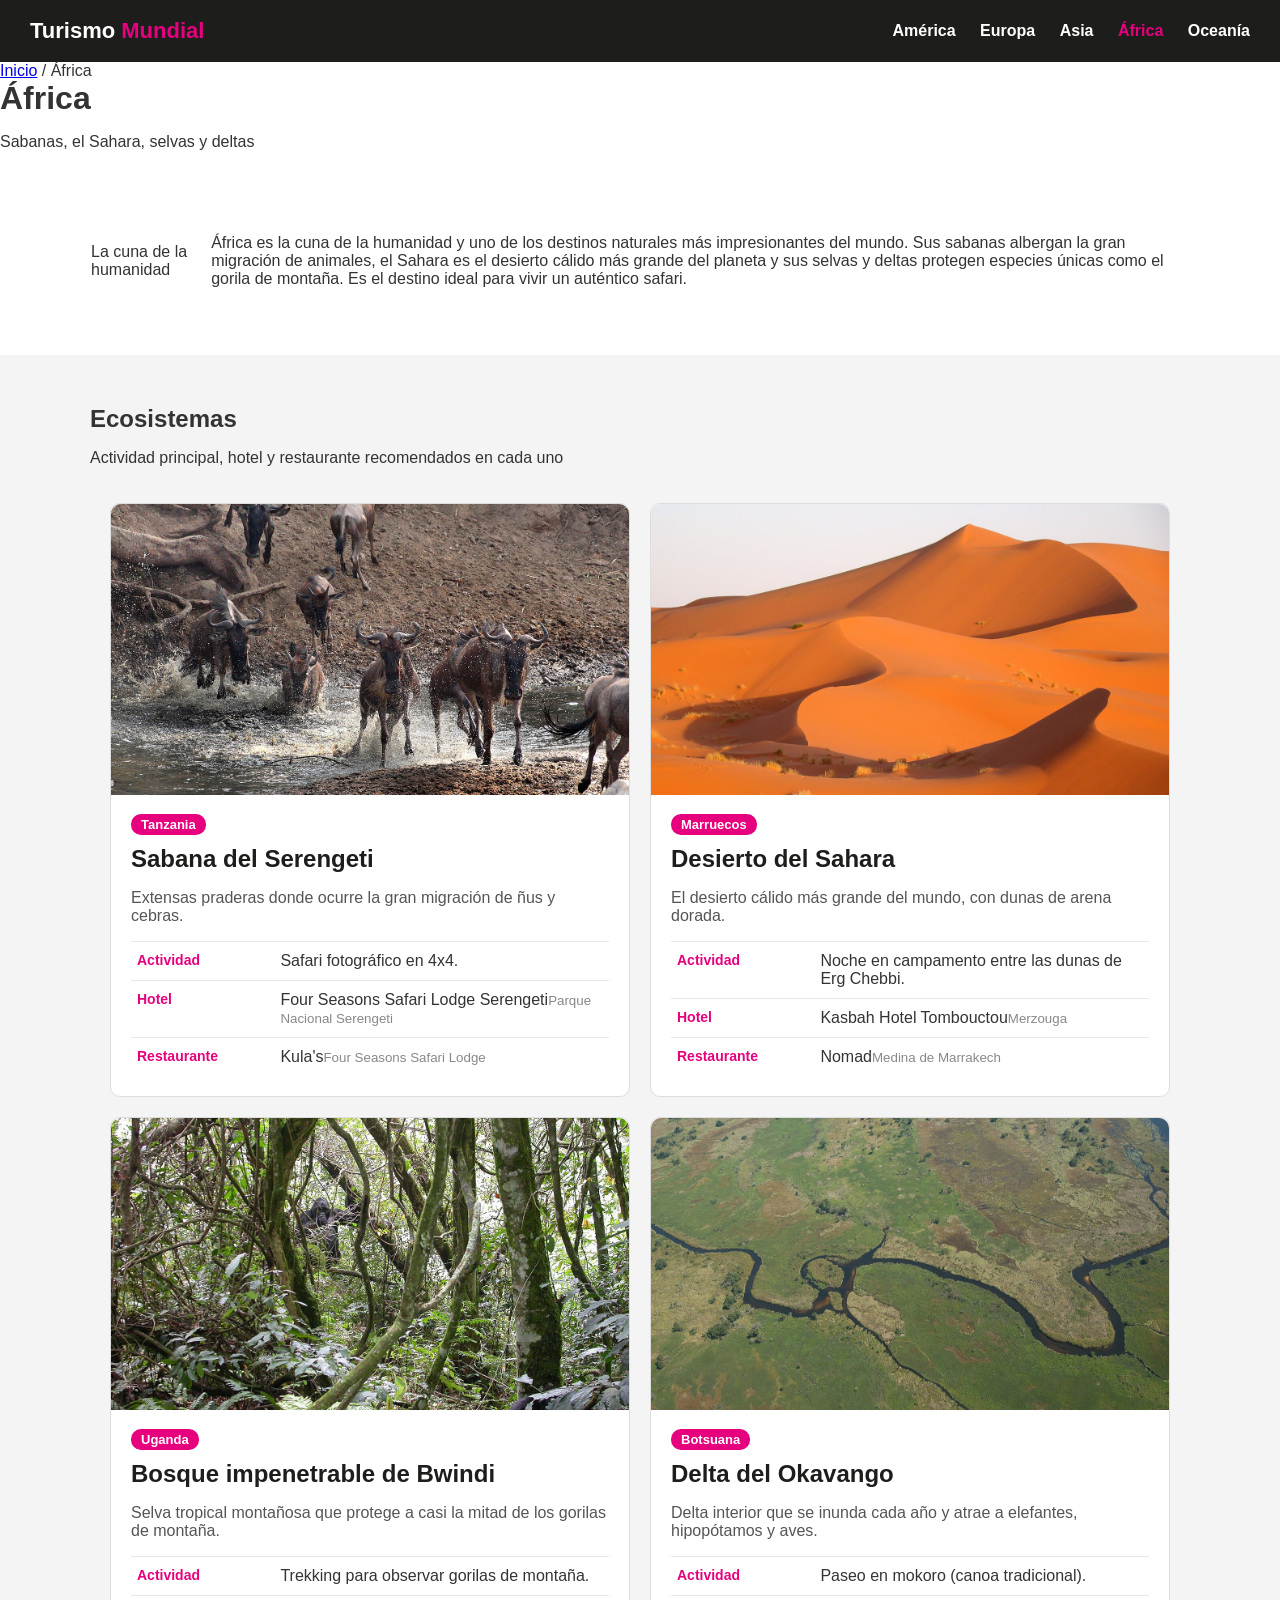
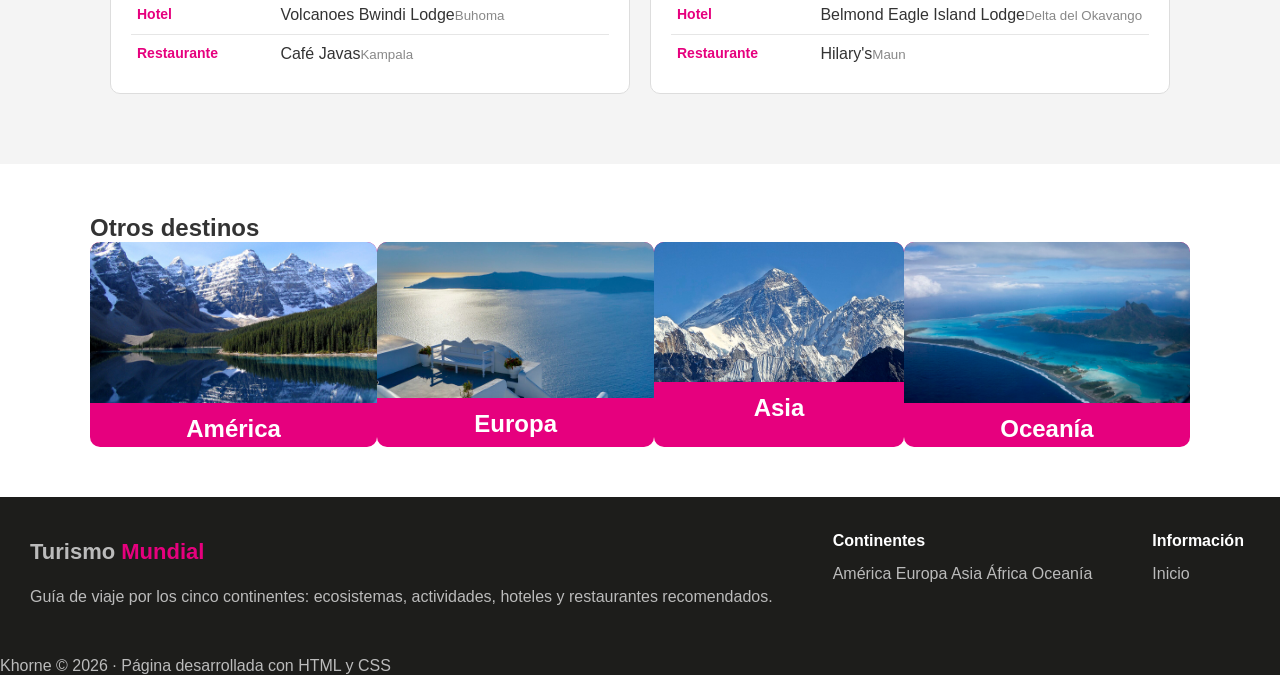
==== africa.html @ fc664b94 "Página de Turismo Mundial: inicio y 5 continentes Co-Authored-By: Claude Opus 5.5 <noreply@anthropic" ====
<!DOCTYPE html>
<html lang="es">
<head>
    <meta charset="UTF-8">
    <meta name="viewport" content="width=device-width, initial-scale=1.0">
    <title>África - Turismo Mundial</title>
    <link rel="preconnect" href="https://fonts.googleapis.com">
    <link rel="preconnect" href="https://fonts.gstatic.com" crossorigin>
    <link href="https://fonts.googleapis.com/css2?family=Montserrat:wght@600;700;800&family=Open+Sans:wght@400;600;700&display=swap" rel="stylesheet">
    <link rel="stylesheet" href="estilos.css">
</head>
<body>

    <table class="menu">
        <tr>
            <td><a href="index.html" class="logo">Turismo <span>Mundial</span></a></td>
            <td class="enlaces">
                <a href="america.html">América</a>
                <a href="europa.html">Europa</a>
                <a href="asia.html">Asia</a>
                <a href="africa.html" class="activo">África</a>
                <a href="oceania.html">Oceanía</a>
            </td>
        </tr>
    </table>

    <header class="hero hero-chico hero-africa">
        <div class="capa"></div>
        <div class="texto-hero">
            <div class="migas"><a href="index.html">Inicio</a> / África</div>
            <h1>África</h1>
            <p>Sabanas, el Sahara, selvas y deltas</p>
        </div>
    </header>

    <section class="seccion">
        <table class="intro">
            <tr>
                <td class="etiqueta-grande">La cuna de la <span>humanidad</span></td>
                <td><p>África es la cuna de la humanidad y uno de los destinos naturales más impresionantes del mundo. Sus sabanas albergan la gran migración de animales, el Sahara es el desierto cálido más grande del planeta y sus selvas y deltas protegen especies únicas como el gorila de montaña. Es el destino ideal para vivir un auténtico safari.</p></td>
            </tr>
        </table>
    </section>

    <section class="fondo-gris">
        <div class="seccion">
            <div class="titulo-seccion">
                <h2>Ecosistemas</h2>
                <p>Actividad principal, hotel y restaurante recomendados en cada uno</p>
            </div>
            <table class="ecosistemas">
            <tr>
                <td class="ecosistema">
                    <img src="img/serengeti.jpg" alt="Sabana del Serengeti, Tanzania">
                    <div class="cuerpo">
                        <span class="pais">Tanzania</span>
                        <h3>Sabana del Serengeti</h3>
                        <p>Extensas praderas donde ocurre la gran migración de ñus y cebras.</p>
                        <table class="recomendaciones">
                            <tr>
                                <th>Actividad</th>
                                <td>Safari fotográfico en 4x4.</td>
                            </tr>
                            <tr>
                                <th>Hotel</th>
                                <td>Four Seasons Safari Lodge Serengeti<small>Parque Nacional Serengeti</small></td>
                            </tr>
                            <tr>
                                <th>Restaurante</th>
                                <td>Kula's<small>Four Seasons Safari Lodge</small></td>
                            </tr>
                        </table>
                    </div>
                </td>
                <td class="ecosistema">
                    <img src="img/sahara.jpg" alt="Desierto del Sahara, Marruecos">
                    <div class="cuerpo">
                        <span class="pais">Marruecos</span>
                        <h3>Desierto del Sahara</h3>
                        <p>El desierto cálido más grande del mundo, con dunas de arena dorada.</p>
                        <table class="recomendaciones">
                            <tr>
                                <th>Actividad</th>
                                <td>Noche en campamento entre las dunas de Erg Chebbi.</td>
                            </tr>
                            <tr>
                                <th>Hotel</th>
                                <td>Kasbah Hotel Tombouctou<small>Merzouga</small></td>
                            </tr>
                            <tr>
                                <th>Restaurante</th>
                                <td>Nomad<small>Medina de Marrakech</small></td>
                            </tr>
                        </table>
                    </div>
                </td>
            </tr>
            <tr>
                <td class="ecosistema">
                    <img src="img/bwindi.jpg" alt="Bosque impenetrable de Bwindi, Uganda">
                    <div class="cuerpo">
                        <span class="pais">Uganda</span>
                        <h3>Bosque impenetrable de Bwindi</h3>
                        <p>Selva tropical montañosa que protege a casi la mitad de los gorilas de montaña.</p>
                        <table class="recomendaciones">
                            <tr>
                                <th>Actividad</th>
                                <td>Trekking para observar gorilas de montaña.</td>
                            </tr>
                            <tr>
                                <th>Hotel</th>
                                <td>Volcanoes Bwindi Lodge<small>Buhoma</small></td>
                            </tr>
                            <tr>
                                <th>Restaurante</th>
                                <td>Café Javas<small>Kampala</small></td>
                            </tr>
                        </table>
                    </div>
                </td>
                <td class="ecosistema">
                    <img src="img/okavango.jpg" alt="Delta del Okavango, Botsuana">
                    <div class="cuerpo">
                        <span class="pais">Botsuana</span>
                        <h3>Delta del Okavango</h3>
                        <p>Delta interior que se inunda cada año y atrae a elefantes, hipopótamos y aves.</p>
                        <table class="recomendaciones">
                            <tr>
                                <th>Actividad</th>
                                <td>Paseo en mokoro (canoa tradicional).</td>
                            </tr>
                            <tr>
                                <th>Hotel</th>
                                <td>Belmond Eagle Island Lodge<small>Delta del Okavango</small></td>
                            </tr>
                            <tr>
                                <th>Restaurante</th>
                                <td>Hilary's<small>Maun</small></td>
                            </tr>
                        </table>
                    </div>
                </td>
            </tr>
            </table>
        </div>
    </section>

    <section class="seccion">
        <div class="titulo-seccion">
            <h2>Otros destinos</h2>
        </div>
        <table class="mosaico">
            <tr>
                <td class="tarjeta tarjeta-chica">
                    <a href="america.html">
                        <img src="img/rocosas.jpg" alt="Lago Moraine en las Montañas Rocosas de Canadá">
                        <div class="pie-tarjeta">
                            <h3>América</h3>
                        </div>
                    </a>
                </td>
                <td class="tarjeta tarjeta-chica">
                    <a href="europa.html">
                        <img src="img/santorini.jpg" alt="Casas blancas de Oia en Santorini, Grecia">
                        <div class="pie-tarjeta">
                            <h3>Europa</h3>
                        </div>
                    </a>
                </td>
                <td class="tarjeta tarjeta-chica">
                    <a href="asia.html">
                        <img src="img/himalaya.jpg" alt="Monte Everest visto desde Gokyo Ri, Nepal">
                        <div class="pie-tarjeta">
                            <h3>Asia</h3>
                        </div>
                    </a>
                </td>
                <td class="tarjeta tarjeta-chica">
                    <a href="oceania.html">
                        <img src="img/borabora.jpg" alt="Laguna turquesa de Bora Bora">
                        <div class="pie-tarjeta">
                            <h3>Oceanía</h3>
                        </div>
                    </a>
                </td>
            </tr>
        </table>
    </section>

    <footer class="pie">
        <table class="pie-tabla">
            <tr>
                <td>
                    <a href="index.html" class="logo">Turismo <span>Mundial</span></a>
                    <p>Guía de viaje por los cinco continentes: ecosistemas, actividades, hoteles y restaurantes recomendados.</p>
                </td>
                <td>
                    <h3>Continentes</h3>
                    <a href="america.html">América</a>
                    <a href="europa.html">Europa</a>
                    <a href="asia.html">Asia</a>
                    <a href="africa.html">África</a>
                    <a href="oceania.html">Oceanía</a>
                </td>
                <td>
                    <h3>Información</h3>
                    <a href="index.html">Inicio</a>
                </td>
            </tr>
        </table>
        <div class="pie-final">Khorne &copy; 2026 · Página desarrollada con HTML y CSS</div>
    </footer>

</body>
</html>
---- estilos.css ----
/* ===== Estilos generales ===== */
body {
    margin: 0;
    font-family: Arial, Helvetica, sans-serif;
    color: #333333;
    background-color: #ffffff;
}

h1, h2, h3 {
    margin: 0;
}

table {
    border-collapse: collapse;
}

img {
    display: block;
}

/* ===== Menú ===== */
.menu {
    width: 100%;
    background-color: #1d1d1b;
}

.menu td {
    padding: 18px 30px;
}

.logo {
    font-size: 22px;
    font-weight: bold;
    color: #ffffff;
    text-decoration: none;
}

.logo span {
    color: #e6007e;
}

.enlaces {
    text-align: right;
}

.enlaces a {
    margin-left: 20px;
    color: #ffffff;
    text-decoration: none;
    font-weight: bold;
}

.enlaces a:hover,
.enlaces .activo {
    color: #e6007e;
}

/* ===== Portada ===== */
.portada {
    width: 100%;
    height: 450px;
    background-size: cover;
    background-position: center;
    color: #ffffff;
}

.portada td {
    padding: 0 60px;
    vertical-align: middle;
}

.portada h1 {
    font-size: 64px;
    text-shadow: 2px 2px 8px #000000;
}

.portada p {
    font-size: 20px;
    text-shadow: 1px 1px 6px #000000;
}

.portada a {
    color: #ffffff;
}

/* Foto de portada de cada página */
.portada-inicio  { background-image: url("img/portada.jpg"); }
.portada-america { background-image: url("img/rocosas.jpg"); }
.portada-europa  { background-image: url("img/santorini.jpg"); }
.portada-asia    { background-image: url("img/himalaya.jpg"); }
.portada-africa  { background-image: url("img/serengeti.jpg"); }
.portada-oceania { background-image: url("img/borabora.jpg"); }

.boton {
    display: inline-block;
    padding: 12px 30px;
    background-color: #e6007e;
    color: #ffffff;
    text-decoration: none;
    font-weight: bold;
    border-radius: 30px;
}

.boton:hover {
    background-color: #b80065;
}

/* ===== Secciones ===== */
.seccion {
    width: 1100px;
    margin: 0 auto;
    padding: 50px 0;
}

.titulo {
    text-align: center;
    font-size: 34px;
    color: #1d1d1b;
    margin-bottom: 10px;
}

.subtitulo {
    text-align: center;
    color: #777777;
    margin-bottom: 30px;
}

.fondo-gris {
    background-color: #f4f4f4;
}

/* ===== Tarjetas de continentes ===== */
.continentes {
    width: 100%;
    table-layout: fixed;
    border-collapse: separate;
    border-spacing: 12px;
}

.tarjeta {
    padding: 0;
    background-color: #e6007e;
    border-radius: 10px;
    text-align: center;
    vertical-align: top;
}

.tarjeta a {
    color: #ffffff;
    text-decoration: none;
}

.tarjeta img {
    width: 100%;
    border-radius: 10px 10px 0 0;
}

.tarjeta h3 {
    padding: 12px 10px 4px;
    font-size: 24px;
}

.tarjeta p {
    margin: 0;
    padding: 0 10px 14px;
}

.tarjeta:hover {
    background-color: #b80065;
}

/* ===== Franja de cifras ===== */
.franja {
    width: 100%;
    background-color: #e6007e;
    color: #ffffff;
    text-align: center;
}

.franja td {
    padding: 35px 10px;
    width: 25%;
    font-size: 18px;
}

.franja b {
    display: block;
    font-size: 44px;
}

/* ===== Descripción del continente ===== */
.descripcion {
    width: 100%;
}

.descripcion td {
    padding: 0 20px;
    vertical-align: top;
    font-size: 18px;
    line-height: 1.6;
}

.descripcion .frase {
    width: 35%;
    font-size: 30px;
    font-weight: bold;
    color: #1d1d1b;
    border-right: 4px solid #e6007e;
}

.descripcion .frase span {
    color: #e6007e;
}

/* ===== Tarjetas de ecosistemas ===== */
.ecosistemas {
    width: 100%;
    border-collapse: separate;
    border-spacing: 20px;
}

.ecosistema {
    width: 50%;
    padding: 0;
    vertical-align: top;
    background-color: #ffffff;
    border: 1px solid #dddddd;
    border-radius: 10px;
}

.ecosistema img {
    width: 100%;
    border-radius: 10px 10px 0 0;
}

.ecosistema .cuerpo {
    padding: 20px;
}

.pais {
    padding: 3px 10px;
    background-color: #e6007e;
    color: #ffffff;
    font-size: 13px;
    font-weight: bold;
    border-radius: 10px;
}

.ecosistema h3 {
    margin: 12px 0 6px;
    font-size: 24px;
    color: #1d1d1b;
}

.ecosistema p {
    color: #555555;
}

/* Tabla de actividad, hotel y restaurante */
.recomendaciones {
    width: 100%;
}

.recomendaciones th,
.recomendaciones td {
    padding: 10px 6px;
    border-top: 1px solid #e6e6e6;
    text-align: left;
    vertical-align: top;
}

.recomendaciones th {
    width: 30%;
    color: #e6007e;
    font-size: 14px;
}

.recomendaciones small {
    color: #888888;
}

/* ===== Tabla de créditos ===== */
.creditos {
    width: 100%;
}

.creditos th {
    background-color: #1d1d1b;
    color: #ffffff;
    text-align: left;
    padding: 12px;
}

.creditos td {
    padding: 10px 12px;
    border-bottom: 1px solid #dddddd;
}

.creditos a {
    color: #e6007e;
}

/* ===== Pie de página ===== */
.pie {
    width: 100%;
    background-color: #1d1d1b;
    color: #bbbbbb;
}

.pie td {
    padding: 35px 30px;
    vertical-align: top;
}

.pie h3 {
    color: #ffffff;
    font-size: 16px;
    margin-bottom: 10px;
}

.pie a {
    color: #bbbbbb;
    text-decoration: none;
    line-height: 1.8;
}

.pie a:hover {
    color: #e6007e;
}

.pie .final {
    text-align: center;
    border-top: 1px solid #333333;
    padding: 15px;
    font-size: 14px;
}
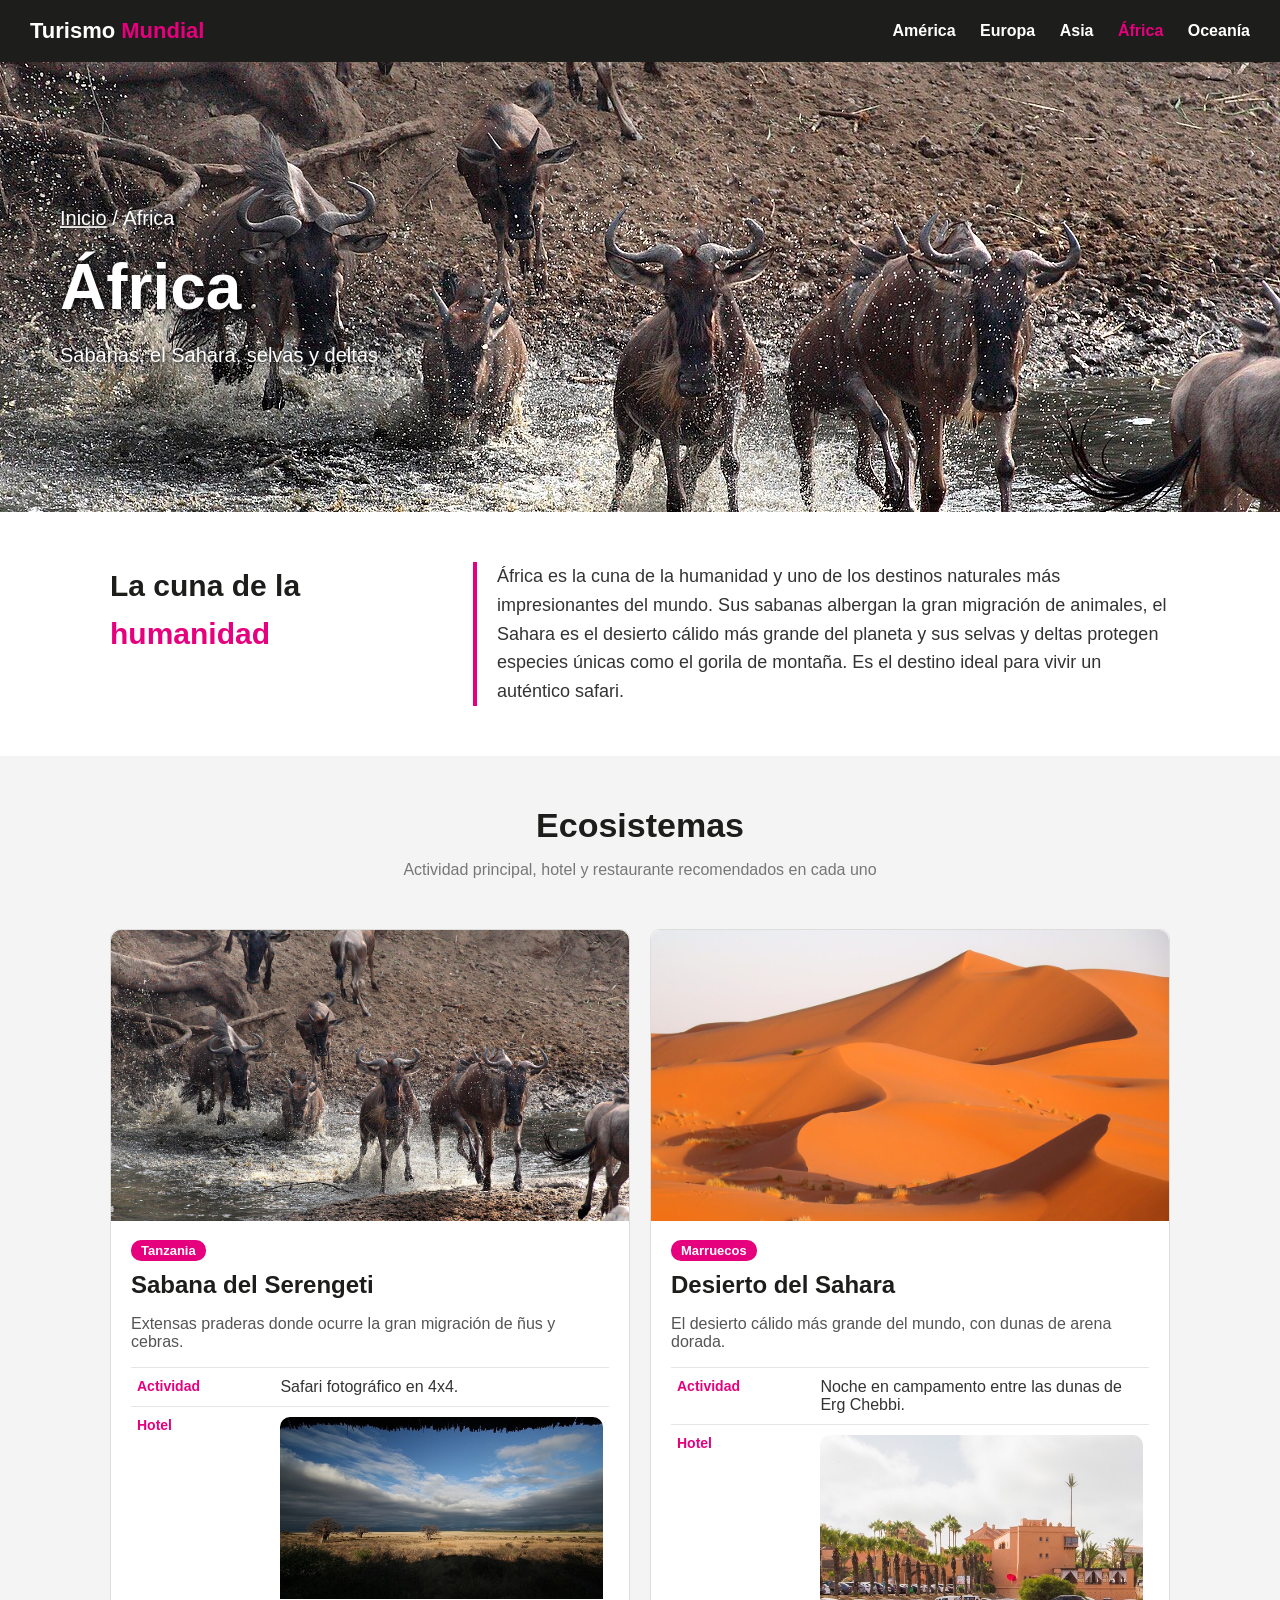
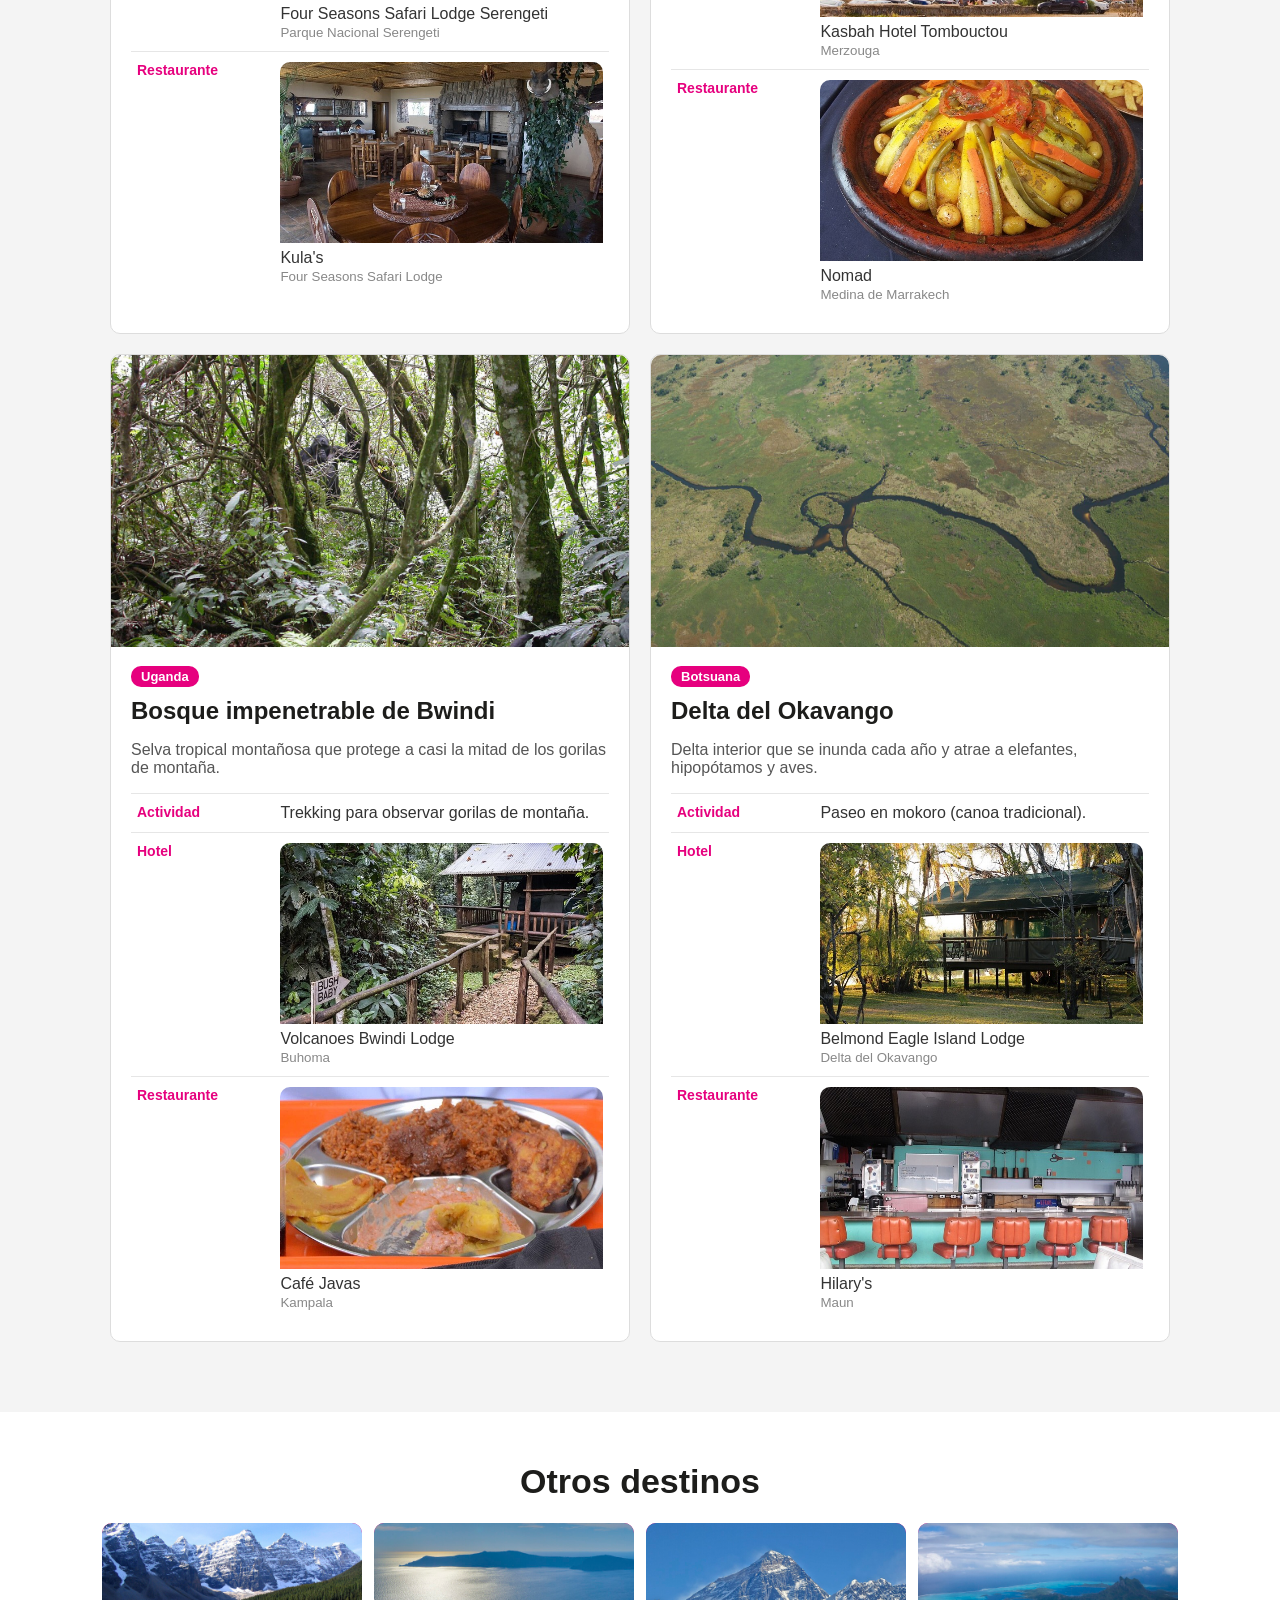
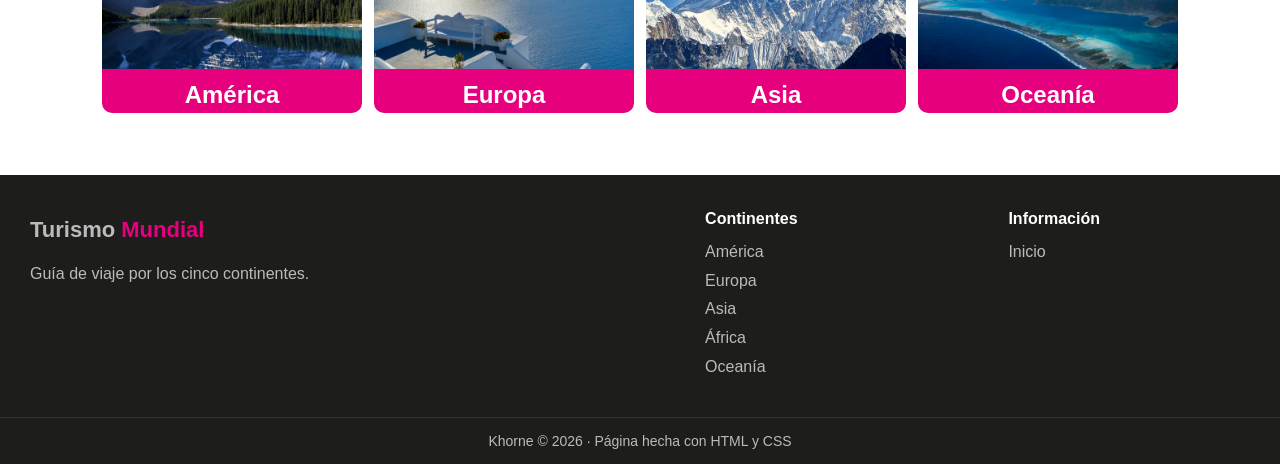
==== commit 7f04b106: "Agregar fotos ilustrativas de hoteles y restaurantes; pasar África al diseño simple Co-Authored-By: " ====
--- a/africa.html
+++ b/africa.html
@@ -2,15 +2,12 @@
 <html lang="es">
 <head>
     <meta charset="UTF-8">
-    <meta name="viewport" content="width=device-width, initial-scale=1.0">
     <title>África - Turismo Mundial</title>
-    <link rel="preconnect" href="https://fonts.googleapis.com">
-    <link rel="preconnect" href="https://fonts.gstatic.com" crossorigin>
-    <link href="https://fonts.googleapis.com/css2?family=Montserrat:wght@600;700;800&family=Open+Sans:wght@400;600;700&display=swap" rel="stylesheet">
     <link rel="stylesheet" href="estilos.css">
 </head>
 <body>
 
+    <!-- Menú -->
     <table class="menu">
         <tr>
             <td><a href="index.html" class="logo">Turismo <span>Mundial</span></a></td>
@@ -24,34 +21,36 @@
         </tr>
     </table>
 
-    <header class="hero hero-chico hero-africa">
-        <div class="capa"></div>
-        <div class="texto-hero">
-            <div class="migas"><a href="index.html">Inicio</a> / África</div>
-            <h1>África</h1>
-            <p>Sabanas, el Sahara, selvas y deltas</p>
-        </div>
-    </header>
-
-    <section class="seccion">
-        <table class="intro">
-            <tr>
-                <td class="etiqueta-grande">La cuna de la <span>humanidad</span></td>
-                <td><p>África es la cuna de la humanidad y uno de los destinos naturales más impresionantes del mundo. Sus sabanas albergan la gran migración de animales, el Sahara es el desierto cálido más grande del planeta y sus selvas y deltas protegen especies únicas como el gorila de montaña. Es el destino ideal para vivir un auténtico safari.</p></td>
+    <!-- Portada -->
+    <table class="portada portada-africa">
+        <tr>
+            <td>
+                <p><a href="index.html">Inicio</a> / África</p>
+                <h1>África</h1>
+                <p>Sabanas, el Sahara, selvas y deltas</p>
+            </td>
+        </tr>
+    </table>
+
+    <!-- Descripción breve -->
+    <div class="seccion">
+        <table class="descripcion">
+            <tr>
+                <td class="frase">La cuna de la <span>humanidad</span></td>
+                <td>África es la cuna de la humanidad y uno de los destinos naturales más impresionantes del mundo. Sus sabanas albergan la gran migración de animales, el Sahara es el desierto cálido más grande del planeta y sus selvas y deltas protegen especies únicas como el gorila de montaña. Es el destino ideal para vivir un auténtico safari.</td>
             </tr>
         </table>
-    </section>
-
-    <section class="fondo-gris">
+    </div>
+
+    <!-- Ecosistemas -->
+    <div class="fondo-gris">
         <div class="seccion">
-            <div class="titulo-seccion">
-                <h2>Ecosistemas</h2>
-                <p>Actividad principal, hotel y restaurante recomendados en cada uno</p>
-            </div>
+            <h2 class="titulo">Ecosistemas</h2>
+            <p class="subtitulo">Actividad principal, hotel y restaurante recomendados en cada uno</p>
             <table class="ecosistemas">
             <tr>
                 <td class="ecosistema">
-                    <img src="img/serengeti.jpg" alt="Sabana del Serengeti, Tanzania">
+                    <img src="img/serengeti.jpg" alt="Sabana del Serengeti">
                     <div class="cuerpo">
                         <span class="pais">Tanzania</span>
                         <h3>Sabana del Serengeti</h3>
@@ -63,17 +62,17 @@
                             </tr>
                             <tr>
                                 <th>Hotel</th>
-                                <td>Four Seasons Safari Lodge Serengeti<small>Parque Nacional Serengeti</small></td>
-                            </tr>
-                            <tr>
-                                <th>Restaurante</th>
-                                <td>Kula's<small>Four Seasons Safari Lodge</small></td>
-                            </tr>
-                        </table>
-                    </div>
-                </td>
-                <td class="ecosistema">
-                    <img src="img/sahara.jpg" alt="Desierto del Sahara, Marruecos">
+                                <td><img class="foto-lugar" src="img/h-serengeti.jpg" alt="Four Seasons Safari Lodge Serengeti">Four Seasons Safari Lodge Serengeti<br><small>Parque Nacional Serengeti</small></td>
+                            </tr>
+                            <tr>
+                                <th>Restaurante</th>
+                                <td><img class="foto-lugar" src="img/r-kulas.jpg" alt="Kula's">Kula's<br><small>Four Seasons Safari Lodge</small></td>
+                            </tr>
+                        </table>
+                    </div>
+                </td>
+                <td class="ecosistema">
+                    <img src="img/sahara.jpg" alt="Desierto del Sahara">
                     <div class="cuerpo">
                         <span class="pais">Marruecos</span>
                         <h3>Desierto del Sahara</h3>
@@ -85,19 +84,19 @@
                             </tr>
                             <tr>
                                 <th>Hotel</th>
-                                <td>Kasbah Hotel Tombouctou<small>Merzouga</small></td>
-                            </tr>
-                            <tr>
-                                <th>Restaurante</th>
-                                <td>Nomad<small>Medina de Marrakech</small></td>
-                            </tr>
-                        </table>
-                    </div>
-                </td>
-            </tr>
-            <tr>
-                <td class="ecosistema">
-                    <img src="img/bwindi.jpg" alt="Bosque impenetrable de Bwindi, Uganda">
+                                <td><img class="foto-lugar" src="img/h-tombouctou.jpg" alt="Kasbah Hotel Tombouctou">Kasbah Hotel Tombouctou<br><small>Merzouga</small></td>
+                            </tr>
+                            <tr>
+                                <th>Restaurante</th>
+                                <td><img class="foto-lugar" src="img/r-nomad.jpg" alt="Nomad">Nomad<br><small>Medina de Marrakech</small></td>
+                            </tr>
+                        </table>
+                    </div>
+                </td>
+            </tr>
+            <tr>
+                <td class="ecosistema">
+                    <img src="img/bwindi.jpg" alt="Bosque impenetrable de Bwindi">
                     <div class="cuerpo">
                         <span class="pais">Uganda</span>
                         <h3>Bosque impenetrable de Bwindi</h3>
@@ -109,17 +108,17 @@
                             </tr>
                             <tr>
                                 <th>Hotel</th>
-                                <td>Volcanoes Bwindi Lodge<small>Buhoma</small></td>
-                            </tr>
-                            <tr>
-                                <th>Restaurante</th>
-                                <td>Café Javas<small>Kampala</small></td>
-                            </tr>
-                        </table>
-                    </div>
-                </td>
-                <td class="ecosistema">
-                    <img src="img/okavango.jpg" alt="Delta del Okavango, Botsuana">
+                                <td><img class="foto-lugar" src="img/h-bwindi.jpg" alt="Volcanoes Bwindi Lodge">Volcanoes Bwindi Lodge<br><small>Buhoma</small></td>
+                            </tr>
+                            <tr>
+                                <th>Restaurante</th>
+                                <td><img class="foto-lugar" src="img/r-javas.jpg" alt="Café Javas">Café Javas<br><small>Kampala</small></td>
+                            </tr>
+                        </table>
+                    </div>
+                </td>
+                <td class="ecosistema">
+                    <img src="img/okavango.jpg" alt="Delta del Okavango">
                     <div class="cuerpo">
                         <span class="pais">Botsuana</span>
                         <h3>Delta del Okavango</h3>
@@ -131,11 +130,11 @@
                             </tr>
                             <tr>
                                 <th>Hotel</th>
-                                <td>Belmond Eagle Island Lodge<small>Delta del Okavango</small></td>
-                            </tr>
-                            <tr>
-                                <th>Restaurante</th>
-                                <td>Hilary's<small>Maun</small></td>
+                                <td><img class="foto-lugar" src="img/h-eagle.jpg" alt="Belmond Eagle Island Lodge">Belmond Eagle Island Lodge<br><small>Delta del Okavango</small></td>
+                            </tr>
+                            <tr>
+                                <th>Restaurante</th>
+                                <td><img class="foto-lugar" src="img/r-hilarys.jpg" alt="Hilary's">Hilary's<br><small>Maun</small></td>
                             </tr>
                         </table>
                     </div>
@@ -143,73 +142,65 @@
             </tr>
             </table>
         </div>
-    </section>
-
-    <section class="seccion">
-        <div class="titulo-seccion">
-            <h2>Otros destinos</h2>
-        </div>
-        <table class="mosaico">
-            <tr>
-                <td class="tarjeta tarjeta-chica">
+    </div>
+
+    <!-- Otros destinos -->
+    <div class="seccion">
+        <h2 class="titulo">Otros destinos</h2>
+        <table class="continentes">
+            <tr>
+                <td class="tarjeta">
                     <a href="america.html">
-                        <img src="img/rocosas.jpg" alt="Lago Moraine en las Montañas Rocosas de Canadá">
-                        <div class="pie-tarjeta">
-                            <h3>América</h3>
-                        </div>
-                    </a>
-                </td>
-                <td class="tarjeta tarjeta-chica">
+                        <img src="img/rocosas.jpg" alt="América">
+                        <h3>América</h3>
+                    </a>
+                </td>
+                <td class="tarjeta">
                     <a href="europa.html">
-                        <img src="img/santorini.jpg" alt="Casas blancas de Oia en Santorini, Grecia">
-                        <div class="pie-tarjeta">
-                            <h3>Europa</h3>
-                        </div>
-                    </a>
-                </td>
-                <td class="tarjeta tarjeta-chica">
+                        <img src="img/santorini.jpg" alt="Europa">
+                        <h3>Europa</h3>
+                    </a>
+                </td>
+                <td class="tarjeta">
                     <a href="asia.html">
-                        <img src="img/himalaya.jpg" alt="Monte Everest visto desde Gokyo Ri, Nepal">
-                        <div class="pie-tarjeta">
-                            <h3>Asia</h3>
-                        </div>
-                    </a>
-                </td>
-                <td class="tarjeta tarjeta-chica">
+                        <img src="img/himalaya.jpg" alt="Asia">
+                        <h3>Asia</h3>
+                    </a>
+                </td>
+                <td class="tarjeta">
                     <a href="oceania.html">
-                        <img src="img/borabora.jpg" alt="Laguna turquesa de Bora Bora">
-                        <div class="pie-tarjeta">
-                            <h3>Oceanía</h3>
-                        </div>
+                        <img src="img/borabora.jpg" alt="Oceanía">
+                        <h3>Oceanía</h3>
                     </a>
                 </td>
             </tr>
         </table>
-    </section>
-
-    <footer class="pie">
-        <table class="pie-tabla">
-            <tr>
-                <td>
-                    <a href="index.html" class="logo">Turismo <span>Mundial</span></a>
-                    <p>Guía de viaje por los cinco continentes: ecosistemas, actividades, hoteles y restaurantes recomendados.</p>
-                </td>
-                <td>
-                    <h3>Continentes</h3>
-                    <a href="america.html">América</a>
-                    <a href="europa.html">Europa</a>
-                    <a href="asia.html">Asia</a>
-                    <a href="africa.html">África</a>
-                    <a href="oceania.html">Oceanía</a>
-                </td>
-                <td>
-                    <h3>Información</h3>
-                    <a href="index.html">Inicio</a>
-                </td>
-            </tr>
-        </table>
-        <div class="pie-final">Khorne &copy; 2026 · Página desarrollada con HTML y CSS</div>
-    </footer>
+    </div>
+
+    <!-- Pie de página -->
+    <table class="pie">
+        <tr>
+            <td>
+                <a href="index.html" class="logo">Turismo <span>Mundial</span></a>
+                <p>Guía de viaje por los cinco continentes.</p>
+            </td>
+            <td>
+                <h3>Continentes</h3>
+                <a href="america.html">América</a><br>
+                <a href="europa.html">Europa</a><br>
+                <a href="asia.html">Asia</a><br>
+                <a href="africa.html">África</a><br>
+                <a href="oceania.html">Oceanía</a>
+            </td>
+            <td>
+                <h3>Información</h3>
+                <a href="index.html">Inicio</a><br>
+            </td>
+        </tr>
+        <tr>
+            <td colspan="3" class="final">Khorne &copy; 2026 · Página hecha con HTML y CSS</td>
+        </tr>
+    </table>
 
 </body>
 </html>
--- a/estilos.css
+++ b/estilos.css
@@ -275,6 +275,12 @@
     font-size: 14px;
 }
 
+.foto-lugar {
+    width: 100%;
+    margin-bottom: 6px;
+    border-radius: 6px;
+}
+
 .recomendaciones small {
     color: #888888;
 }
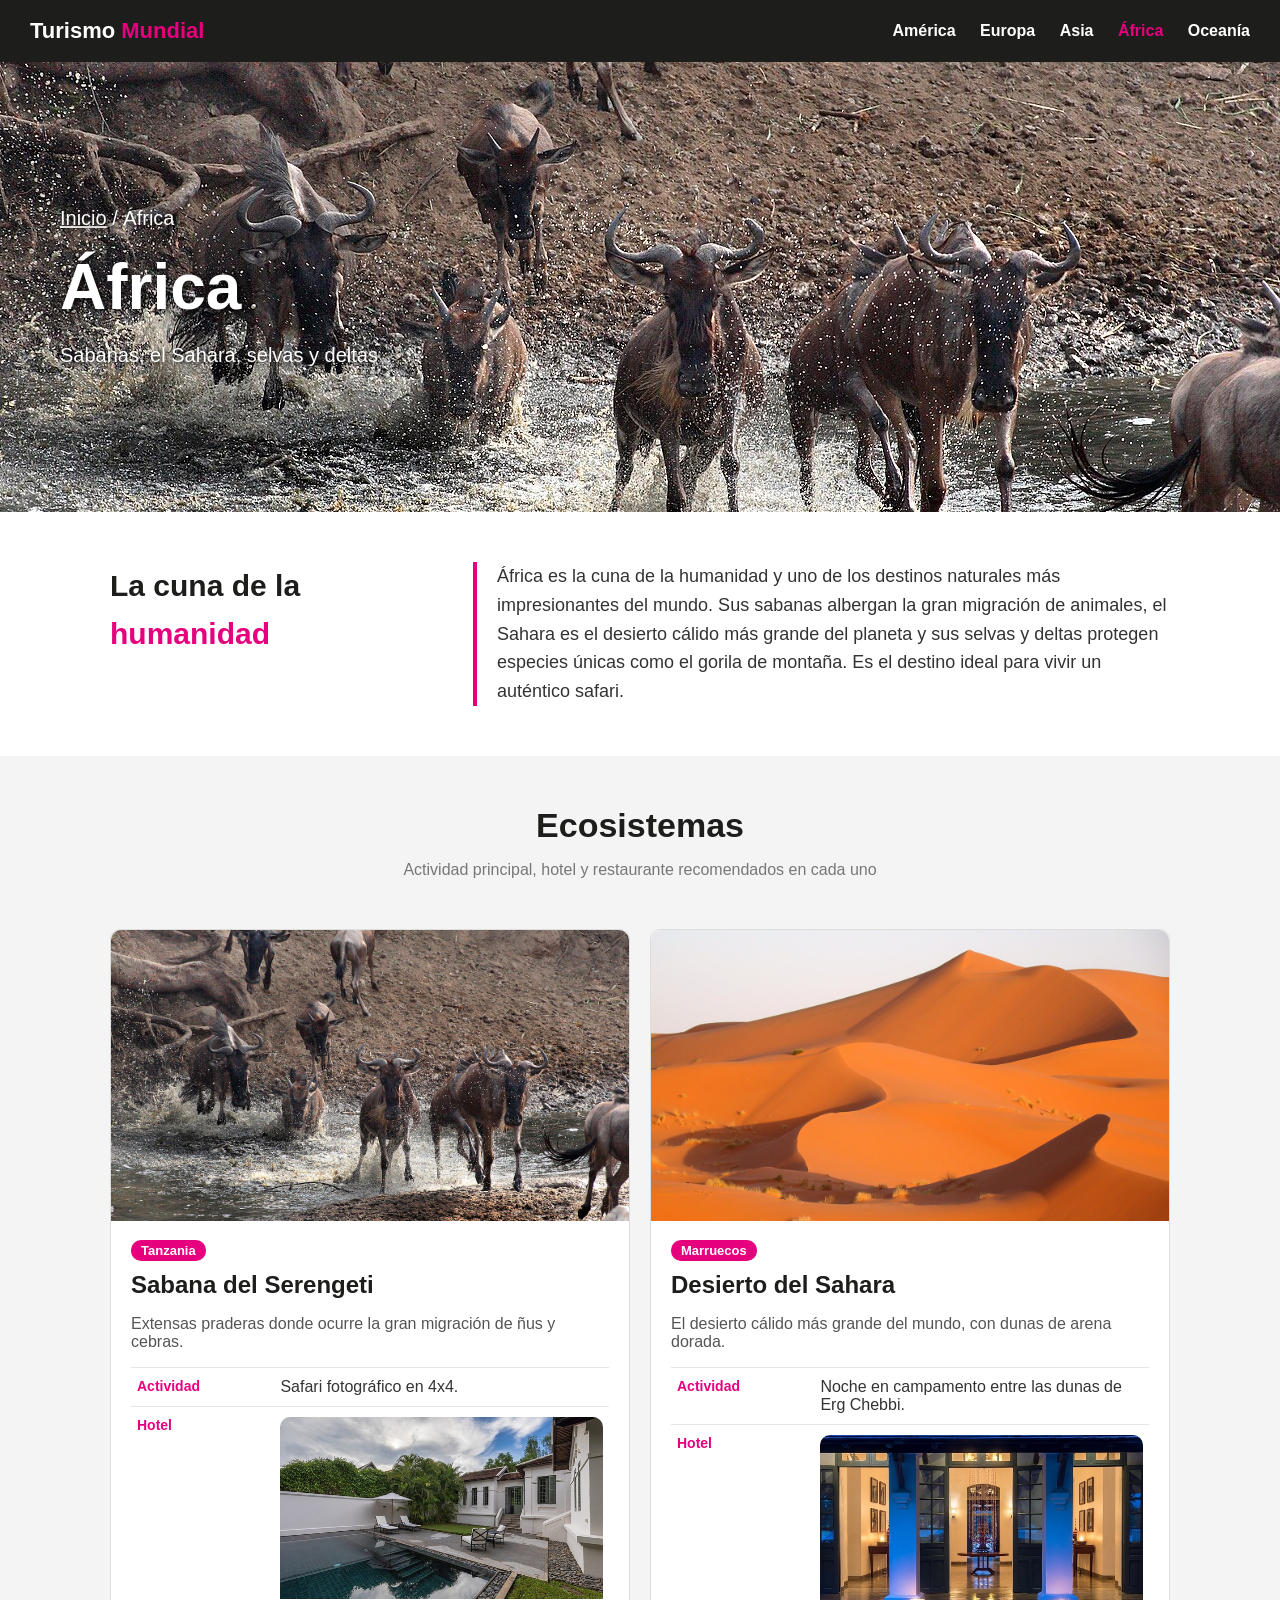
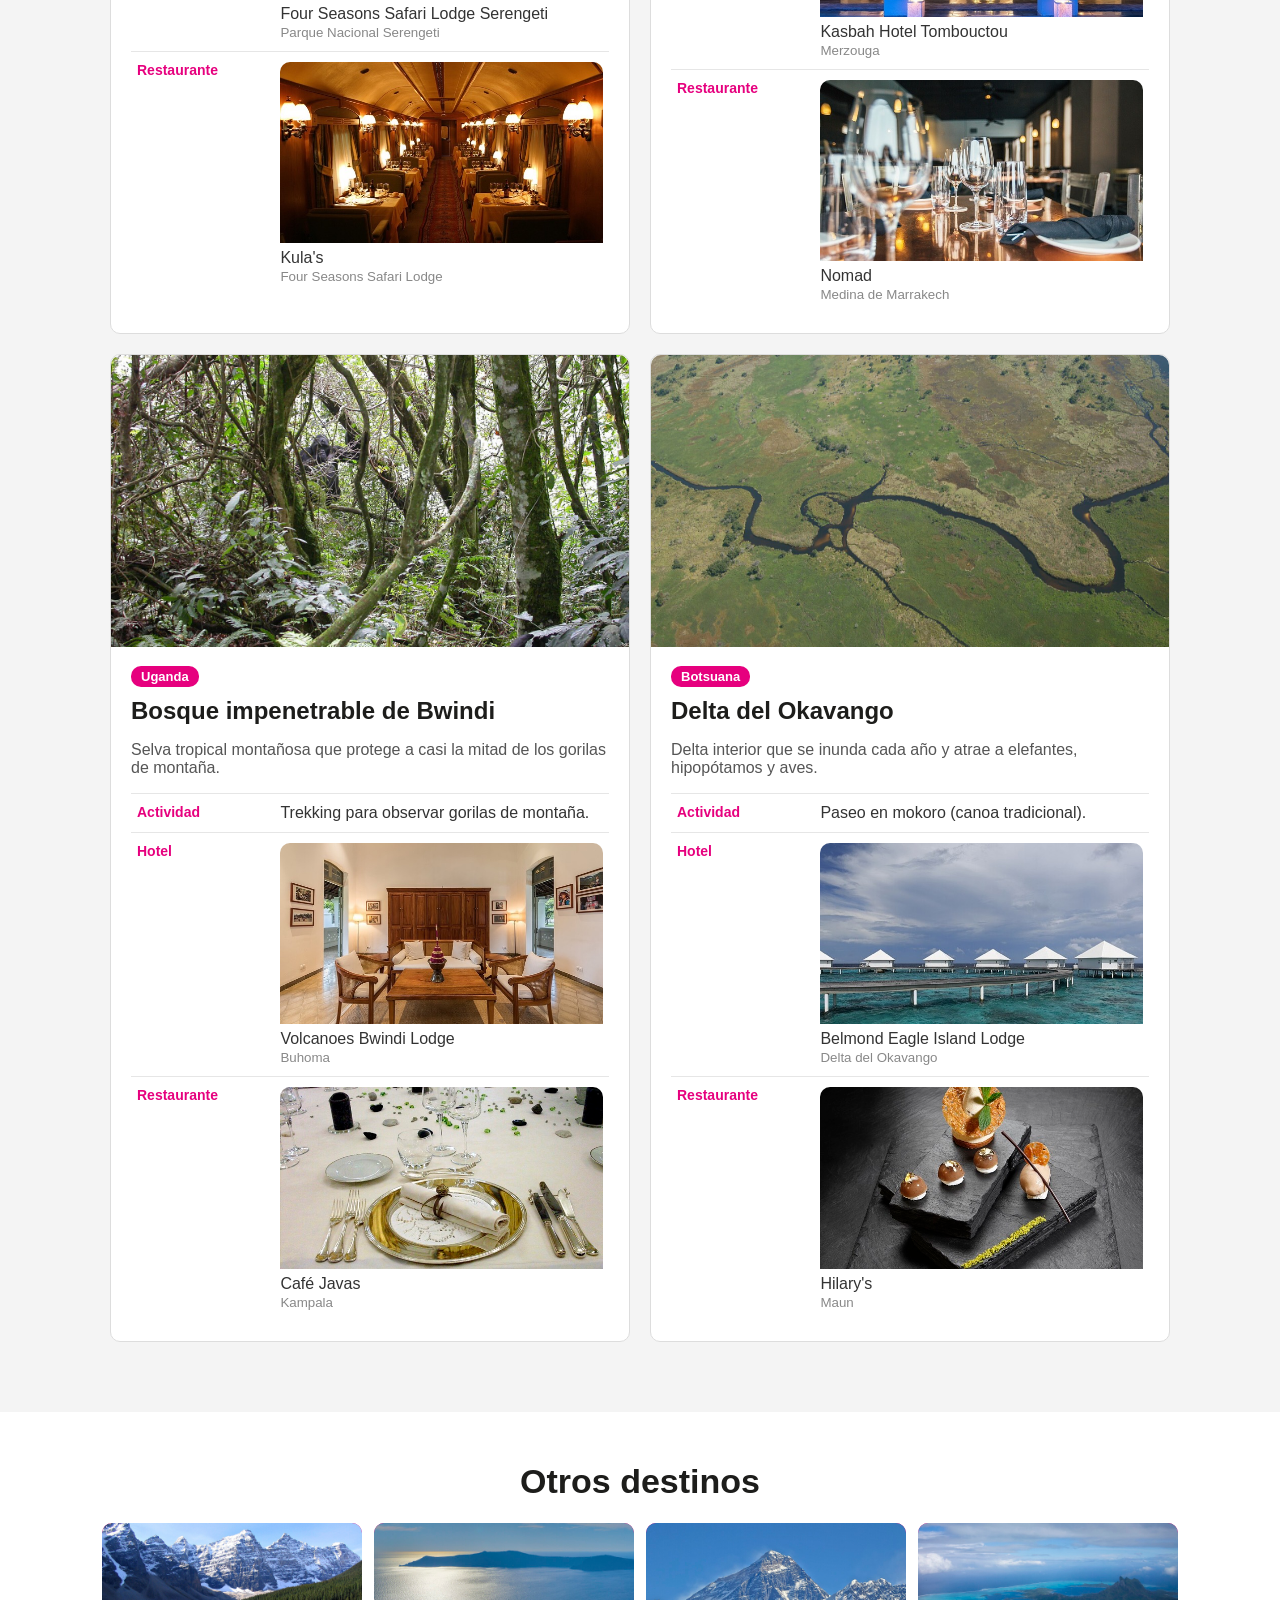
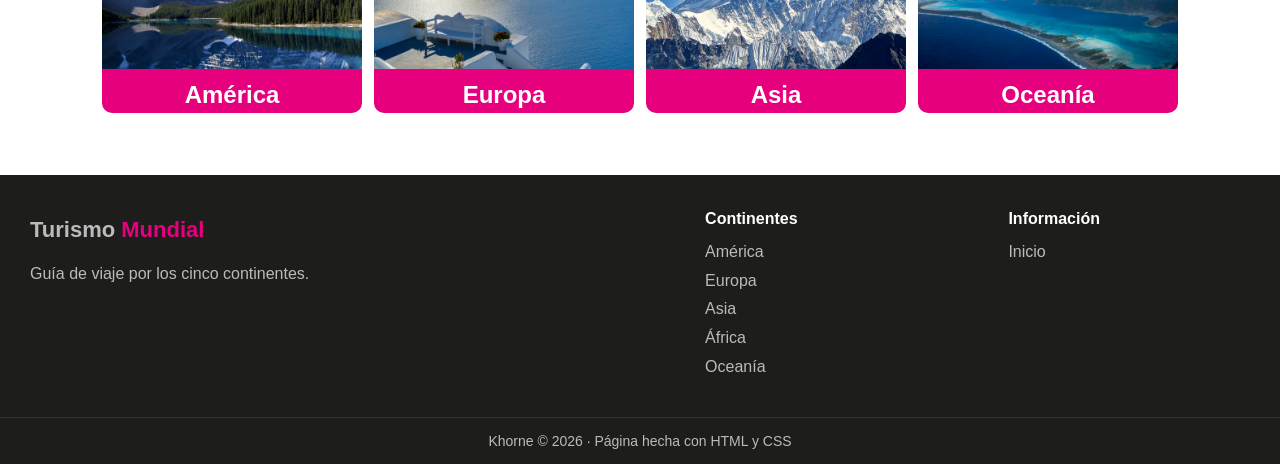
==== commit d01d20a4: "Agregar versión para celular Co-Authored-By: Claude Opus 5.5 <noreply@anthropic.com>" ====
--- a/africa.html
+++ b/africa.html
@@ -2,6 +2,7 @@
 <html lang="es">
 <head>
     <meta charset="UTF-8">
+    <meta name="viewport" content="width=device-width, initial-scale=1.0">
     <title>África - Turismo Mundial</title>
     <link rel="stylesheet" href="estilos.css">
 </head>
--- a/estilos.css
+++ b/estilos.css
@@ -340,3 +340,89 @@
     padding: 15px;
     font-size: 14px;
 }
+
+/* ===== Celular (pantallas de 700px o menos) ===== */
+@media (max-width: 700px) {
+
+    /* Menú: logo arriba y enlaces abajo, centrados */
+    .menu td {
+        display: block;
+        text-align: center;
+        padding: 10px;
+    }
+
+    .enlaces a {
+        margin: 0 6px;
+        font-size: 14px;
+    }
+
+    /* Portada más baja y con letra más chica */
+    .portada {
+        height: 280px;
+    }
+
+    .portada td {
+        padding: 0 16px;
+    }
+
+    .portada h1 {
+        font-size: 36px;
+    }
+
+    .portada p {
+        font-size: 16px;
+    }
+
+    /* Secciones a lo ancho de la pantalla */
+    .seccion {
+        width: auto;
+        padding: 30px 16px;
+    }
+
+    .titulo {
+        font-size: 26px;
+    }
+
+    /* Las celdas de las tablas se ponen una debajo de otra */
+    .tarjeta,
+    .ecosistema,
+    .descripcion td,
+    .pie td {
+        display: block;
+        width: auto;
+        margin-bottom: 14px;
+    }
+
+    .continentes,
+    .ecosistemas {
+        border-spacing: 0;
+    }
+
+    /* Descripción: la frase arriba con línea rosa abajo */
+    .descripcion td {
+        padding: 0;
+        font-size: 16px;
+    }
+
+    .descripcion .frase {
+        width: auto;
+        font-size: 24px;
+        border-right: none;
+        border-bottom: 4px solid #e6007e;
+        padding-bottom: 10px;
+    }
+
+    /* Franja de cifras más compacta */
+    .franja td {
+        padding: 20px 4px;
+        font-size: 13px;
+    }
+
+    .franja b {
+        font-size: 28px;
+    }
+
+    .pie td {
+        padding: 20px 16px 0;
+    }
+}
